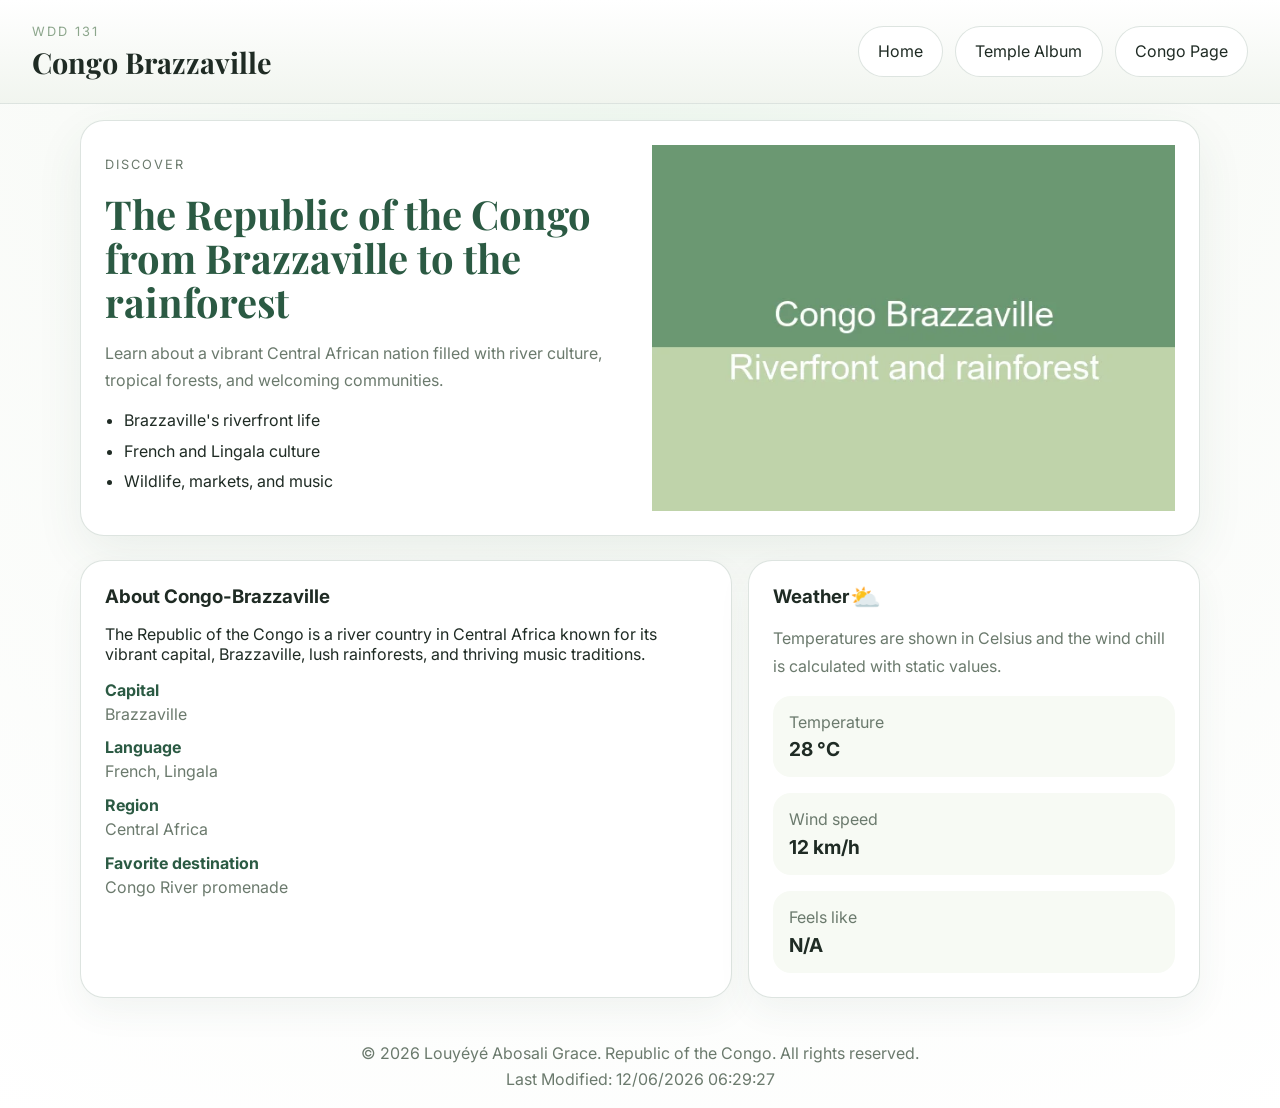
==== place.html @ 13fc61b8 "assignment" ====
<!DOCTYPE html>
<html lang="en">
<head>
    <meta charset="UTF-8">
    <meta name="viewport" content="width=device-width, initial-scale=1.0">
    <title>Congo Brazzaville | WDD 131</title>
    <meta name="description" content="A country page for Congo Brazzaville with responsive hero images, local weather, and wind chill calculation.">
    <meta name="author" content="Louyéyé Abosali Grace">
    <link rel="preconnect" href="https://fonts.googleapis.com">
    <link rel="preconnect" href="https://fonts.gstatic.com" crossorigin>
    <link href="https://fonts.googleapis.com/css2?family=Inter:wght@400;500;600;700&family=Playfair+Display:wght@700&display=swap" rel="stylesheet">
    <link rel="stylesheet" href="styles/place.css">
    <link rel="stylesheet" href="styles/place-large.css">
    <script defer src="scripts/place.js"></script>
</head>
<body>
    <header class="site-header">
        <div class="header-inner">
            <div>
                <p class="eyebrow">WDD 131</p>
                <h1>Congo Brazzaville</h1>
            </div>
            <nav class="site-nav" aria-label="Primary navigation">
                <ul>
                    <li><a href="index.html">Home</a></li>
                    <li><a href="temples.html">Temple Album</a></li>
                    <li><a href="place.html">Congo Page</a></li>
                </ul>
            </nav>
        </div>
    </header>
    <main>
        <section class="hero">
            <div class="hero-copy">
                <p class="eyebrow">Discover</p>
                <h2>The Republic of the Congo from Brazzaville to the rainforest</h2>
                <p>Learn about a vibrant Central African nation filled with river culture, tropical forests, and welcoming communities.</p>
                <ul class="hero-list">
                    <li>Brazzaville's riverfront life</li>
                    <li>French and Lingala culture</li>
                    <li>Wildlife, markets, and music</li>
                </ul>
            </div>
            <picture>
                <source media="(min-width: 900px)" srcset="images/congo-hero-large.webp">
                <source media="(min-width: 600px)" srcset="images/congo-hero-medium.webp">
                <img src="images/congo-hero-small.webp" alt="A scenic view of the Congo River and rainforest in Brazzaville.">
            </picture>
        </section>
        <section class="details-grid">
            <article class="card about-card">
                <h3>About Congo-Brazzaville</h3>
                <p>The Republic of the Congo is a river country in Central Africa known for its vibrant capital, Brazzaville, lush rainforests, and thriving music traditions.</p>
                <dl>
                    <div>
                        <dt>Capital</dt>
                        <dd>Brazzaville</dd>
                    </div>
                    <div>
                        <dt>Language</dt>
                        <dd>French, Lingala</dd>
                    </div>
                    <div>
                        <dt>Region</dt>
                        <dd>Central Africa</dd>
                    </div>
                    <div>
                        <dt>Favorite destination</dt>
                        <dd>Congo River promenade</dd>
                    </div>
                </dl>
            </article>
            <article class="card weather-card">
                <div class="card-header">
                    <h3>Weather</h3>
                    <img class="weather-icon" src="images/weather-sun.svg" alt="Sun and cloud weather icon" aria-hidden="true">
                </div>
                <p class="weather-copy">Temperatures are shown in Celsius and the wind chill is calculated with static values.</p>
                <ul class="weather-stats">
                    <li>
                        <span>Temperature</span>
                        <strong id="temperature">28&nbsp;°C</strong>
                    </li>
                    <li>
                        <span>Wind speed</span>
                        <strong id="wind-speed">12&nbsp;km/h</strong>
                    </li>
                    <li>
                        <span>Feels like</span>
                        <strong id="wind-chill">N/A</strong>
                    </li>
                </ul>
            </article>
        </section>
    </main>
    <footer class="site-footer">
        <p>© <span id="current-year"></span> Louyéyé Abosali Grace. Republic of the Congo. All rights reserved.</p>
        <p id="lastModified"></p>
    </footer>
</body>
</html>
---- styles/place.css ----
:root {
  --background: #f3f7ef;
  --surface: #ffffff;
  --primary: #2b5a43;
  --secondary: #8ca68c;
  --accent: #f0a94a;
  --text: #1f2b24;
  --muted: #6b7a6d;
  --border: rgba(43, 90, 67, 0.16);
}

* {
  box-sizing: border-box;
}

html {
  scroll-behavior: smooth;
}

body {
  margin: 0;
  min-height: 100vh;
  font-family: 'Inter', sans-serif;
  background: radial-gradient(circle at top, #eef7ef 0%, #f9fbf8 45%, #ffffff 100%);
  color: var(--text);
}

img {
  max-width: 100%;
  display: block;
}

a {
  color: inherit;
  text-decoration: none;
}

button {
  font: inherit;
}

.site-header {
  background: linear-gradient(180deg, #ffffff 0%, #f1f5ef 100%);
  padding: 1rem;
  border-bottom: 1px solid var(--border);
}

.header-inner {
  display: flex;
  align-items: center;
  justify-content: space-between;
  gap: 1rem;
}

.eyebrow {
  margin: 0 0 0.5rem;
  font-size: 0.8rem;
  letter-spacing: 0.16em;
  text-transform: uppercase;
  color: var(--secondary);
}

h1,
h2,
h3 {
  margin: 0;
}

h1 {
  font-family: 'Playfair Display', serif;
  font-size: 1.8rem;
  line-height: 1.1;
}

.site-nav ul {
  display: flex;
  flex-direction: column;
  gap: 0.75rem;
  list-style: none;
  padding: 0;
  margin: 0;
}

.site-nav a {
  display: inline-block;
  background: var(--surface);
  border: 1px solid var(--border);
  padding: 0.8rem 1rem;
  border-radius: 999px;
  transition: transform 0.2s ease, background-color 0.2s ease;
}

.site-nav a:hover,
.site-nav a:focus {
  background: var(--primary);
  color: #ffffff;
  transform: translateX(4px);
}

main {
  padding: 1rem;
}

.hero {
  display: grid;
  gap: 1.5rem;
  max-width: 1120px;
  margin: 0 auto 1.5rem;
  padding: 1.5rem;
  background: var(--surface);
  border: 1px solid var(--border);
  border-radius: 24px;
  box-shadow: 0 18px 48px rgba(45, 86, 67, 0.08);
}

.hero-copy {
  display: grid;
  gap: 1rem;
}

.hero-copy h2 {
  font-family: 'Playfair Display', serif;
  font-size: 1.9rem;
  color: var(--primary);
  line-height: 1.1;
}

.hero-copy p {
  margin: 0;
  color: var(--muted);
  line-height: 1.7;
}

.hero-list {
  padding-left: 1.2rem;
  margin: 0;
  color: var(--text);
}

.hero-list li {
  margin-bottom: 0.65rem;
}

.details-grid {
  display: grid;
  gap: 1rem;
  max-width: 1120px;
  margin: 0 auto;
}

.card {
  background: var(--surface);
  border: 1px solid var(--border);
  border-radius: 24px;
  padding: 1.5rem;
  box-shadow: 0 14px 34px rgba(43, 90, 67, 0.06);
}

.about-card dl {
  margin: 1rem 0 0;
  display: grid;
  gap: 0.85rem;
}

.about-card dt {
  font-weight: 700;
  color: var(--primary);
}

.about-card dd {
  margin: 0.25rem 0 0;
  color: var(--muted);
}

.card-header {
  display: flex;
  align-items: center;
  justify-content: space-between;
  gap: 1rem;
}

.weather-copy {
  margin: 1rem 0;
  color: var(--muted);
  line-height: 1.75;
}

.weather-icon {
  width: 56px;
  height: auto;
}

.weather-stats {
  list-style: none;
  padding: 0;
  margin: 0;
  display: grid;
  gap: 1rem;
}

.weather-stats li {
  display: grid;
  gap: 0.35rem;
  padding: 1rem;
  background: #f7faf4;
  border-radius: 18px;
}

.weather-stats span {
  display: block;
  color: var(--muted);
}

.weather-stats strong {
  font-size: 1.2rem;
  color: var(--text);
}

.site-footer {
  text-align: center;
  padding: 1.5rem 1rem 2rem;
  color: var(--muted);
}

.site-footer p {
  margin: 0.35rem 0;
}

@media (max-width: 660px) {
  .header-inner {
    flex-direction: column;
    align-items: stretch;
  }
}
---- styles/place-large.css ----
@media (min-width: 760px) {
  .site-header {
    padding: 1.5rem 2rem;
  }

  .header-inner {
    flex-direction: row;
    align-items: center;
  }

  .site-nav ul {
    flex-direction: row;
    justify-content: flex-end;
    flex-wrap: wrap;
  }

  .site-nav a {
    padding: 0.9rem 1.2rem;
  }

  .hero {
    grid-template-columns: 1fr 1fr;
    align-items: center;
  }

  .hero-copy h2 {
    font-size: 2.5rem;
  }

  .details-grid {
    grid-template-columns: 1.3fr 0.9fr;
  }

  .weather-card h3 {
    position: relative;
    padding-right: 2rem;
  }

  .weather-card h3::after {
    content: '⛅';
    position: absolute;
    right: 0;
    top: 0;
    font-size: 1.55rem;
    line-height: 1;
    color: var(--accent);
  }

  .weather-icon {
    display: none;
  }
}
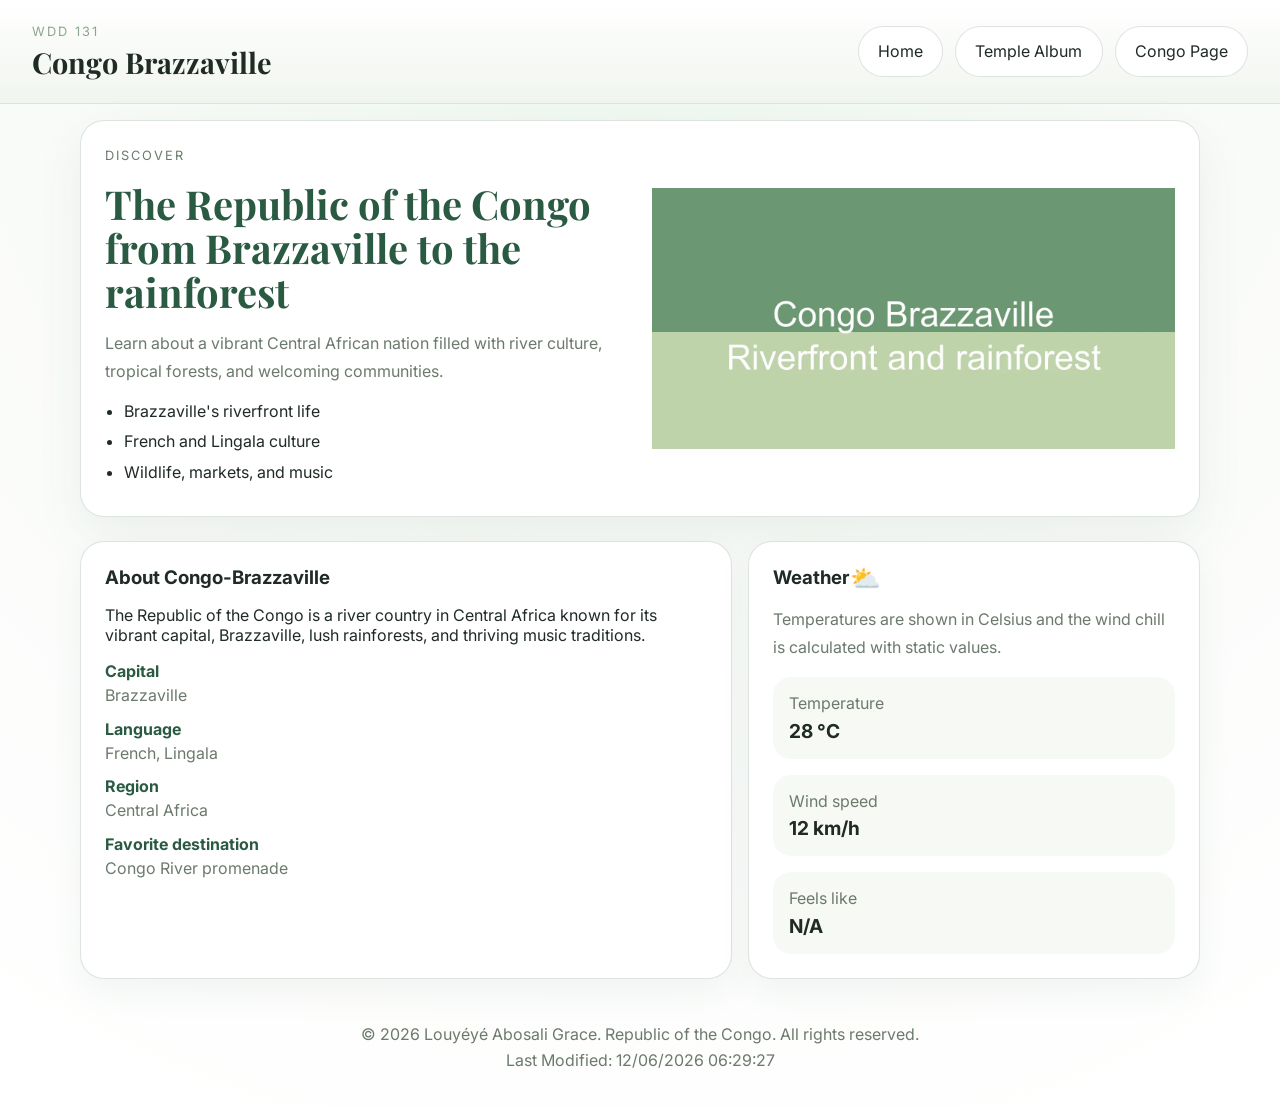
==== commit 4b12c837: "assignment" ====
--- a/place.html
+++ b/place.html
@@ -42,9 +42,9 @@
                 </ul>
             </div>
             <picture>
-                <source media="(min-width: 900px)" srcset="images/congo-hero-large.webp">
-                <source media="(min-width: 600px)" srcset="images/congo-hero-medium.webp">
-                <img src="images/congo-hero-small.webp" alt="A scenic view of the Congo River and rainforest in Brazzaville.">
+                <source media="(min-width: 900px)" type="image/webp" srcset="images/congo-hero-large.webp">
+                <source media="(min-width: 600px)" type="image/webp" srcset="images/congo-hero-medium.webp">
+                <img src="images/congo-hero-small.webp" srcset="images/congo-hero-small.webp 600w" alt="A scenic view of the Congo River and rainforest in Brazzaville.">
             </picture>
         </section>
         <section class="details-grid">
@@ -73,9 +73,9 @@
             <article class="card weather-card">
                 <div class="card-header">
                     <h3>Weather</h3>
-                    <img class="weather-icon" src="images/weather-sun.svg" alt="Sun and cloud weather icon" aria-hidden="true">
+                    <img class="weather-icon" src="images/weather-sun.svg" alt="" aria-hidden="true">
                 </div>
-                <p class="weather-copy">Temperatures are shown in Celsius and the wind chill is calculated with static values.</p>
+                <p class="weather-copy">Temperatures are shown in Celsius and the wind chill is calculated with static values. </p>
                 <ul class="weather-stats">
                     <li>
                         <span>Temperature</span>
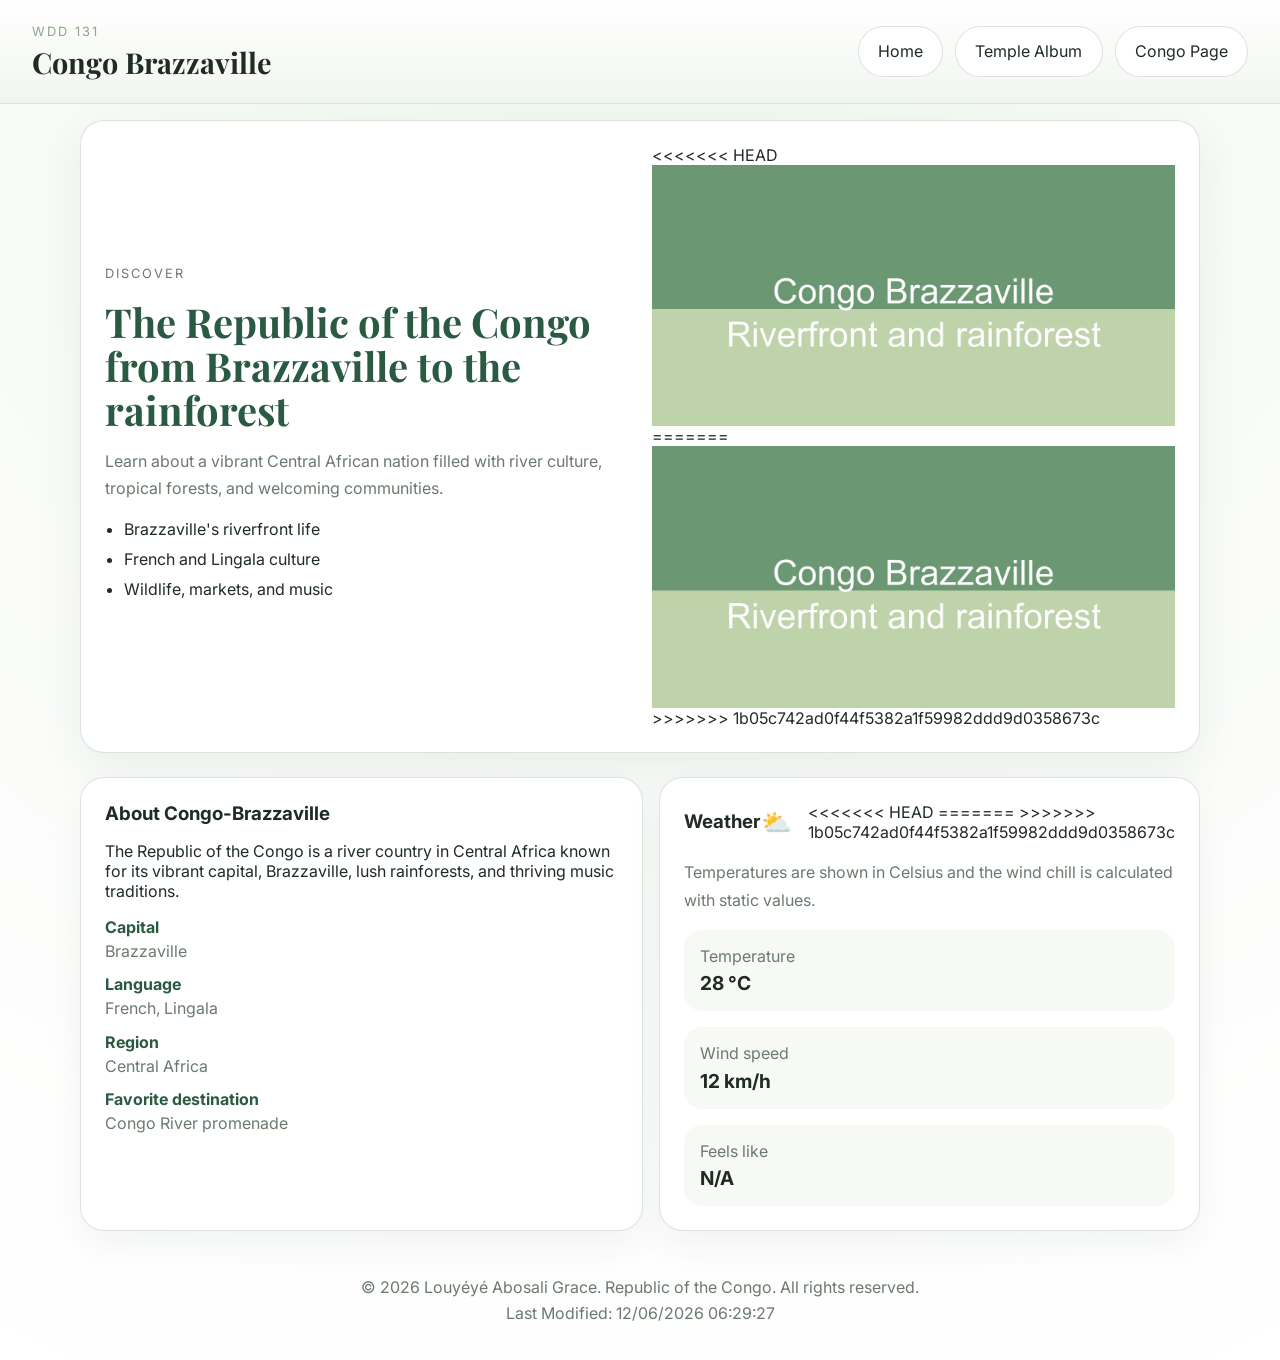
==== commit 41e362eb: "Merge branch 'main' of https://github.com/gracefulnes-lag/wdd131" ====
--- a/place.html
+++ b/place.html
@@ -42,9 +42,15 @@
                 </ul>
             </div>
             <picture>
+<<<<<<< HEAD
                 <source media="(min-width: 900px)" type="image/webp" srcset="images/congo-hero-large.webp">
                 <source media="(min-width: 600px)" type="image/webp" srcset="images/congo-hero-medium.webp">
                 <img src="images/congo-hero-small.webp" srcset="images/congo-hero-small.webp 600w" alt="A scenic view of the Congo River and rainforest in Brazzaville.">
+=======
+                <source media="(min-width: 900px)" srcset="images/congo-hero-large.webp">
+                <source media="(min-width: 600px)" srcset="images/congo-hero-medium.webp">
+                <img src="images/congo-hero-small.webp" alt="A scenic view of the Congo River and rainforest in Brazzaville.">
+>>>>>>> 1b05c742ad0f44f5382a1f59982ddd9d0358673c
             </picture>
         </section>
         <section class="details-grid">
@@ -73,9 +79,13 @@
             <article class="card weather-card">
                 <div class="card-header">
                     <h3>Weather</h3>
+<<<<<<< HEAD
                     <img class="weather-icon" src="images/weather-sun.svg" alt="" aria-hidden="true">
+=======
+                    <img class="weather-icon" src="images/weather-sun.svg" alt="Sun and cloud weather icon" aria-hidden="true">
+>>>>>>> 1b05c742ad0f44f5382a1f59982ddd9d0358673c
                 </div>
-                <p class="weather-copy">Temperatures are shown in Celsius and the wind chill is calculated with static values. </p>
+                <p class="weather-copy">Temperatures are shown in Celsius and the wind chill is calculated with static values.</p>
                 <ul class="weather-stats">
                     <li>
                         <span>Temperature</span>
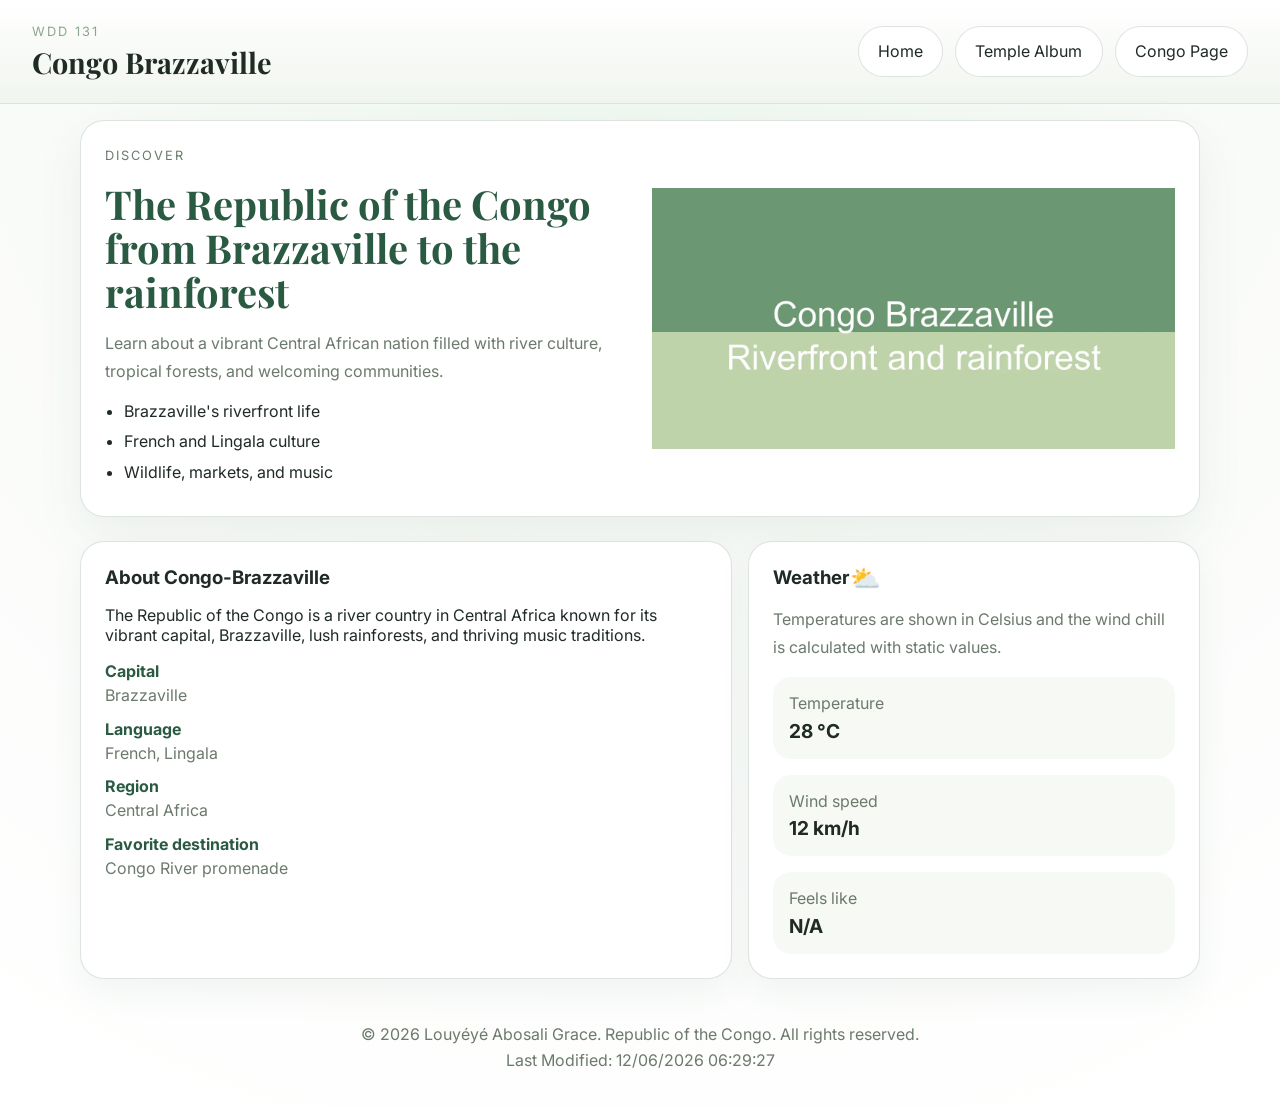
==== commit e0436384: "assignment" ====
--- a/place.html
+++ b/place.html
@@ -42,15 +42,9 @@
                 </ul>
             </div>
             <picture>
-<<<<<<< HEAD
-                <source media="(min-width: 900px)" type="image/webp" srcset="images/congo-hero-large.webp">
-                <source media="(min-width: 600px)" type="image/webp" srcset="images/congo-hero-medium.webp">
-                <img src="images/congo-hero-small.webp" srcset="images/congo-hero-small.webp 600w" alt="A scenic view of the Congo River and rainforest in Brazzaville.">
-=======
                 <source media="(min-width: 900px)" srcset="images/congo-hero-large.webp">
                 <source media="(min-width: 600px)" srcset="images/congo-hero-medium.webp">
                 <img src="images/congo-hero-small.webp" alt="A scenic view of the Congo River and rainforest in Brazzaville.">
->>>>>>> 1b05c742ad0f44f5382a1f59982ddd9d0358673c
             </picture>
         </section>
         <section class="details-grid">
@@ -79,13 +73,9 @@
             <article class="card weather-card">
                 <div class="card-header">
                     <h3>Weather</h3>
-<<<<<<< HEAD
-                    <img class="weather-icon" src="images/weather-sun.svg" alt="" aria-hidden="true">
-=======
                     <img class="weather-icon" src="images/weather-sun.svg" alt="Sun and cloud weather icon" aria-hidden="true">
->>>>>>> 1b05c742ad0f44f5382a1f59982ddd9d0358673c
                 </div>
-                <p class="weather-copy">Temperatures are shown in Celsius and the wind chill is calculated with static values.</p>
+                <p class="weather-copy">Temperatures are shown in Celsius and the wind chill is calculated with static values. </p>
                 <ul class="weather-stats">
                     <li>
                         <span>Temperature</span>
